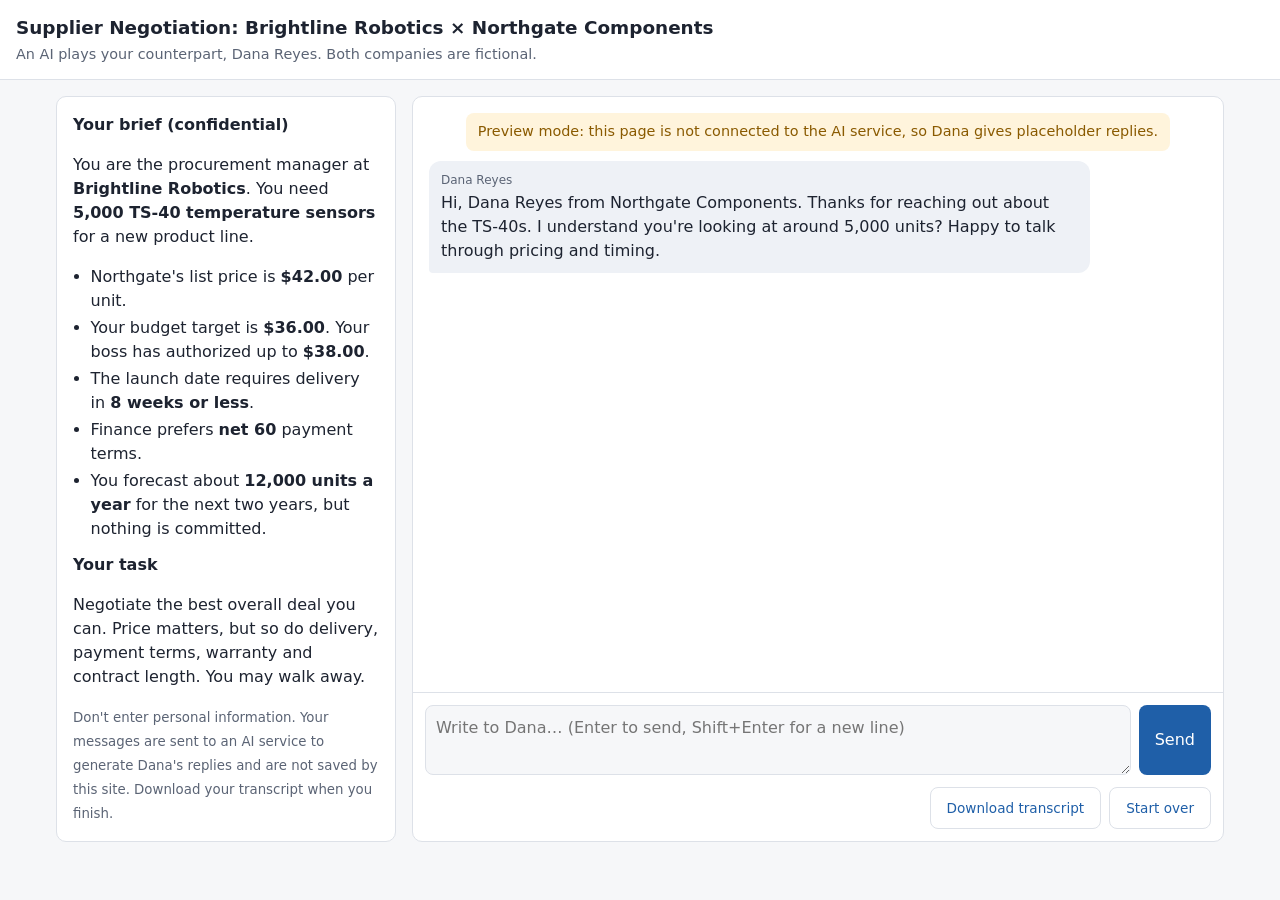
==== activities/negotiation-supplier/index.html @ 7270190d "Initial ABSEL AI experiential library WordPress plugin gated by Simple Membership (activity post typ" ====
<!doctype html>
<html lang="en">
<head>
<meta charset="utf-8">
<meta name="viewport" content="width=device-width, initial-scale=1">
<meta name="robots" content="noindex">
<title>Supplier Negotiation</title>
<style>
  :root {
    --bg: #f6f7f9; --panel: #fff; --ink: #1d2330; --muted: #5b6475; --line: #dde1e8;
    --accent: #1f5fa8; --accent-ink: #fff; --them: #eef1f6; --you: #dcebfb; --warn: #8a5a00; --warn-bg: #fff4dc;
  }
  @media (prefers-color-scheme: dark) {
    :root {
      --bg: #12151b; --panel: #1b1f27; --ink: #e6e9ef; --muted: #9aa3b2; --line: #2e3440;
      --accent: #5b9be0; --accent-ink: #0b1220; --them: #252b36; --you: #1f3550; --warn: #f0c36a; --warn-bg: #3a2f17;
    }
  }
  * { box-sizing: border-box; }
  body { margin: 0; background: var(--bg); color: var(--ink); font: 16px/1.5 system-ui, -apple-system, "Segoe UI", Roboto, sans-serif; }
  header { padding: 14px 16px; border-bottom: 1px solid var(--line); background: var(--panel); }
  header h1 { margin: 0; font-size: 1.15rem; }
  header p { margin: 2px 0 0; color: var(--muted); font-size: .9rem; }
  main { display: grid; grid-template-columns: minmax(0, 340px) minmax(0, 1fr); gap: 16px; max-width: 1200px; margin: 0 auto; padding: 16px; }
  @media (max-width: 820px) { main { grid-template-columns: minmax(0, 1fr); } }
  .card { background: var(--panel); border: 1px solid var(--line); border-radius: 10px; padding: 16px; }
  .brief h2 { margin: 0 0 8px; font-size: 1rem; }
  .brief ul { padding-left: 1.1em; margin: 6px 0 12px; }
  .brief li { margin: 3px 0; }
  .brief small { color: var(--muted); }
  .chat { display: flex; flex-direction: column; min-height: 70vh; padding: 0; }
  #log { flex: 1; overflow-y: auto; padding: 16px; display: flex; flex-direction: column; gap: 10px; }
  .msg { max-width: 85%; padding: 10px 12px; border-radius: 12px; white-space: pre-wrap; overflow-wrap: anywhere; }
  .msg.them { background: var(--them); align-self: flex-start; border-bottom-left-radius: 4px; }
  .msg.you { background: var(--you); align-self: flex-end; border-bottom-right-radius: 4px; }
  .msg .who { display: block; font-size: .75rem; color: var(--muted); margin-bottom: 2px; }
  .notice { align-self: center; text-align: center; font-size: .9rem; color: var(--warn); background: var(--warn-bg); padding: 8px 12px; border-radius: 8px; }
  form { display: flex; gap: 8px; padding: 12px; border-top: 1px solid var(--line); }
  textarea { flex: 1; resize: vertical; min-height: 48px; max-height: 200px; padding: 10px; font: inherit; color: var(--ink); background: var(--bg); border: 1px solid var(--line); border-radius: 8px; }
  button { font: inherit; border: 0; border-radius: 8px; padding: 10px 16px; cursor: pointer; background: var(--accent); color: var(--accent-ink); }
  button.secondary { background: transparent; color: var(--accent); border: 1px solid var(--line); }
  button:disabled { opacity: .55; cursor: default; }
  .tools { display: flex; gap: 8px; flex-wrap: wrap; justify-content: space-between; align-items: center; padding: 0 12px 12px; color: var(--muted); font-size: .85rem; }
  .tools div { display: flex; gap: 8px; }
</style>
</head>
<body>
<header>
  <h1>Supplier Negotiation: Brightline Robotics × Northgate Components</h1>
  <p>An AI plays your counterpart, Dana Reyes. Both companies are fictional.</p>
</header>

<main>
  <section class="card brief" aria-labelledby="brief-title">
    <h2 id="brief-title">Your brief (confidential)</h2>
    <p>You are the procurement manager at <strong>Brightline Robotics</strong>. You need <strong>5,000 TS-40 temperature sensors</strong> for a new product line.</p>
    <ul>
      <li>Northgate's list price is <strong>$42.00</strong> per unit.</li>
      <li>Your budget target is <strong>$36.00</strong>. Your boss has authorized up to <strong>$38.00</strong>.</li>
      <li>The launch date requires delivery in <strong>8 weeks or less</strong>.</li>
      <li>Finance prefers <strong>net 60</strong> payment terms.</li>
      <li>You forecast about <strong>12,000 units a year</strong> for the next two years, but nothing is committed.</li>
    </ul>
    <h2>Your task</h2>
    <p>Negotiate the best overall deal you can. Price matters, but so do delivery, payment terms, warranty and contract length. You may walk away.</p>
    <small>Don't enter personal information. Your messages are sent to an AI service to generate Dana's replies and are not saved by this site. Download your transcript when you finish.</small>
  </section>

  <section class="card chat" aria-label="Negotiation">
    <div id="log" aria-live="polite"></div>
    <form id="composer">
      <label for="input" class="sr-only" style="position:absolute;left:-9999px">Your message</label>
      <textarea id="input" placeholder="Write to Dana… (Enter to send, Shift+Enter for a new line)" required></textarea>
      <button id="send" type="submit">Send</button>
    </form>
    <div class="tools">
      <span id="status"></span>
      <div>
        <button class="secondary" id="download" type="button">Download transcript</button>
        <button class="secondary" id="restart" type="button">Start over</button>
      </div>
    </div>
  </section>
</main>

<script>
(function () {
  var config = window.ABSEL_AIL || null; // Injected by the WordPress plugin when served to a member or student link.
  var OPENING = "Hi, Dana Reyes from Northgate Components. Thanks for reaching out about the TS-40s. I understand you're looking at around 5,000 units? Happy to talk through pricing and timing.";
  var STORAGE_KEY = 'absel-negotiation-supplier';

  var log = document.getElementById('log');
  var input = document.getElementById('input');
  var send = document.getElementById('send');
  var status = document.getElementById('status');
  var form = document.getElementById('composer');

  // The API conversation must start with the user, so Dana's scripted opening is display-only.
  var messages = load();
  var finished = false;
  render();

  function load() {
    try { return JSON.parse(sessionStorage.getItem(STORAGE_KEY)) || []; } catch (e) { return []; }
  }
  function save() {
    try { sessionStorage.setItem(STORAGE_KEY, JSON.stringify(messages)); } catch (e) {}
  }

  function bubble(role, text) {
    var div = document.createElement('div');
    div.className = 'msg ' + (role === 'user' ? 'you' : 'them');
    var who = document.createElement('span');
    who.className = 'who';
    who.textContent = role === 'user' ? 'You' : 'Dana Reyes';
    div.appendChild(who);
    div.appendChild(document.createTextNode(text));
    log.appendChild(div);
  }
  function notice(text) {
    var div = document.createElement('div');
    div.className = 'notice';
    div.textContent = text;
    log.appendChild(div);
  }

  function render() {
    log.textContent = '';
    finished = false;
    if (!config) notice('Preview mode: this page is not connected to the AI service, so Dana gives placeholder replies.');
    bubble('assistant', OPENING);
    messages.forEach(function (m) {
      var shown = m.content.replace(/\n?\[(DEAL REACHED|NO DEAL)\]\s*$/, '');
      bubble(m.role, shown);
      if (m.role === 'assistant' && shown !== m.content) {
        finished = true;
        notice(/DEAL REACHED/.test(m.content) ? 'Deal reached. Download your transcript for the debrief.' : 'No deal. Download your transcript for the debrief.');
      }
    });
    setBusy(false);
    log.scrollTop = log.scrollHeight;
  }

  function setBusy(busy) {
    send.disabled = busy || finished;
    input.disabled = busy || finished;
    status.textContent = busy ? 'Dana is typing…' : status.dataset.remaining || '';
  }

  function ask() {
    if (!config) {
      return new Promise(function (resolve) {
        setTimeout(function () { resolve({ reply: "(Preview) That's an interesting point. Let me think about what we can do on our side." }); }, 600);
      });
    }
    var headers = { 'Content-Type': 'application/json' };
    if (config.restNonce) headers['X-WP-Nonce'] = config.restNonce;
    return fetch(config.endpoint, {
      method: 'POST',
      credentials: 'same-origin',
      headers: headers,
      body: JSON.stringify({ activity: config.activity, token: config.token, classPass: config.classPass, messages: messages })
    }).then(function (res) {
      return res.json().catch(function () { return {}; }).then(function (data) {
        if (!res.ok) throw new Error(data.message || 'Something went wrong (' + res.status + '). Try again.');
        return data;
      });
    });
  }

  form.addEventListener('submit', function (e) {
    e.preventDefault();
    var text = input.value.trim();
    if (!text || finished) return;
    messages.push({ role: 'user', content: text });
    input.value = '';
    render();
    setBusy(true);
    ask().then(function (data) {
      messages.push({ role: 'assistant', content: data.reply });
      if (typeof data.remaining === 'number' && data.remaining <= 20) {
        status.dataset.remaining = data.remaining + ' AI replies left today';
      }
      save();
      render();
    }).catch(function (err) {
      messages.pop(); // Let the student resend the same message.
      input.value = text;
      render();
      notice(err.message);
      log.scrollTop = log.scrollHeight;
    });
  });

  input.addEventListener('keydown', function (e) {
    if (e.key === 'Enter' && !e.shiftKey) {
      e.preventDefault();
      form.requestSubmit();
    }
  });

  document.getElementById('restart').addEventListener('click', function () {
    if (messages.length && !confirm('Start a new negotiation? The current conversation will be cleared.')) return;
    messages = [];
    save();
    render();
  });

  document.getElementById('download').addEventListener('click', function () {
    var lines = ['Supplier Negotiation transcript', new Date().toLocaleString(), '', 'Dana Reyes: ' + OPENING];
    messages.forEach(function (m) { lines.push('', (m.role === 'user' ? 'You: ' : 'Dana Reyes: ') + m.content); });
    var blob = new Blob([lines.join('\n')], { type: 'text/plain' });
    var a = document.createElement('a');
    a.href = URL.createObjectURL(blob);
    a.download = 'negotiation-transcript.txt';
    document.body.appendChild(a);
    a.click();
    a.remove();
    setTimeout(function () { URL.revokeObjectURL(a.href); }, 1000);
  });
})();
</script>
</body>
</html>
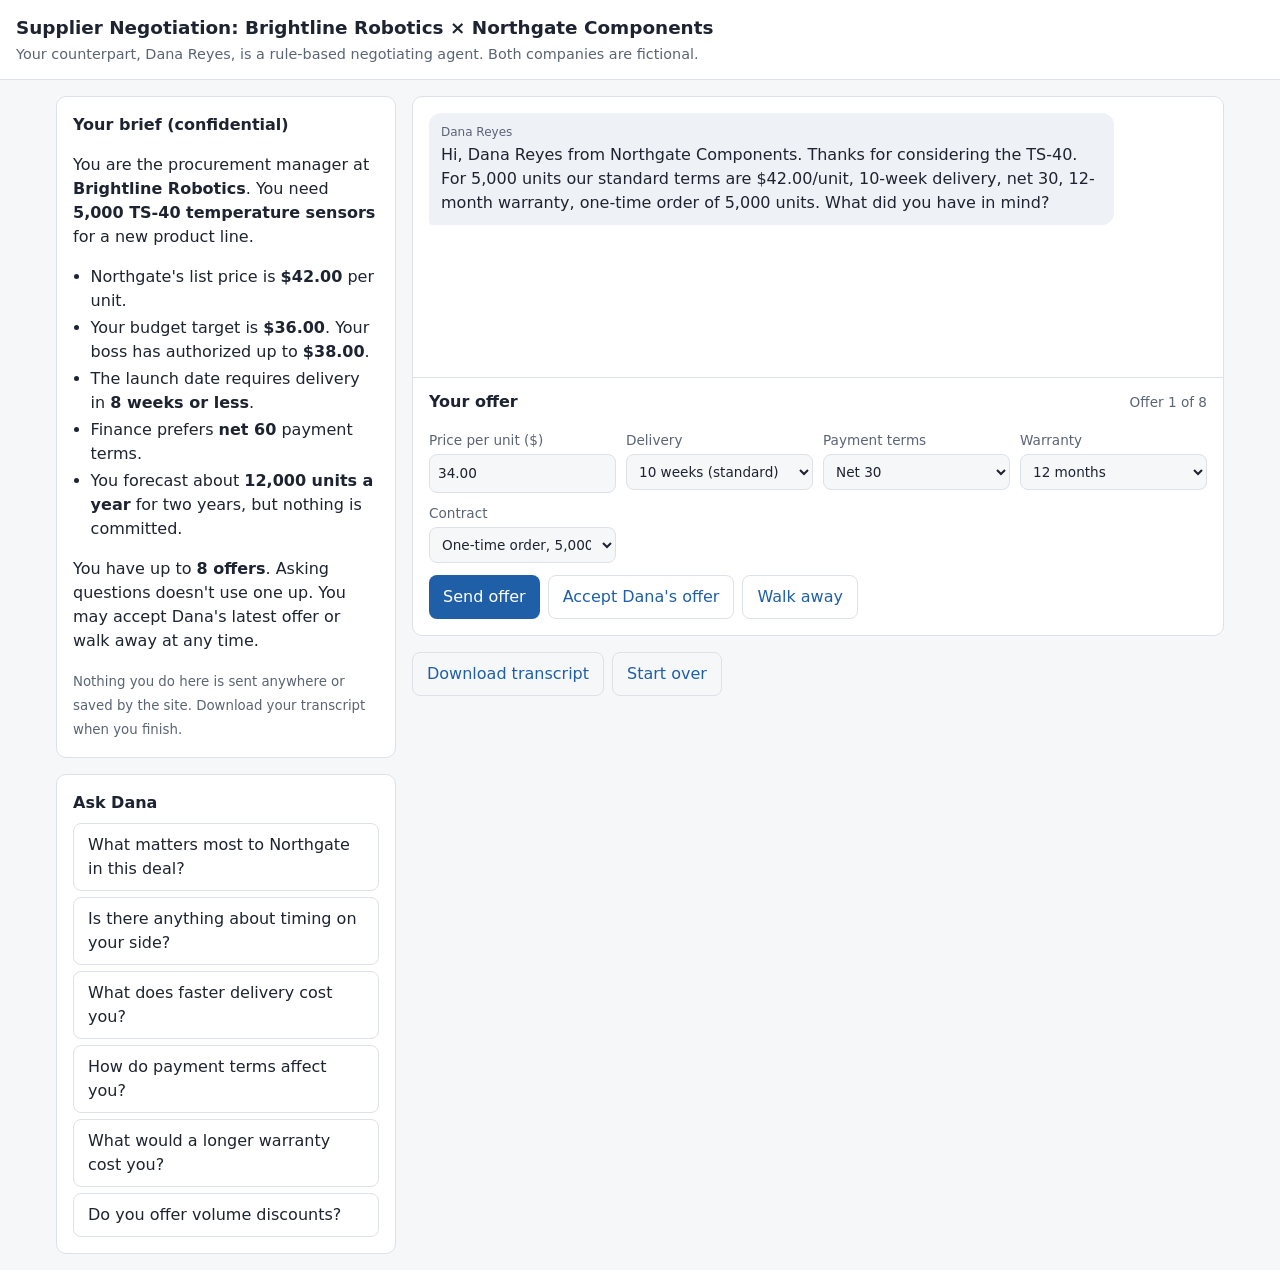
==== commit 007ef1ea: "Remove live AI; rebuild negotiation as a rule-based agent The plugin no longer calls an AI service: " ====
--- a/activities/negotiation-supplier/index.html
+++ b/activities/negotiation-supplier/index.html
@@ -8,12 +8,14 @@
 <style>
   :root {
     --bg: #f6f7f9; --panel: #fff; --ink: #1d2330; --muted: #5b6475; --line: #dde1e8;
-    --accent: #1f5fa8; --accent-ink: #fff; --them: #eef1f6; --you: #dcebfb; --warn: #8a5a00; --warn-bg: #fff4dc;
+    --accent: #1f5fa8; --accent-ink: #fff; --them: #eef1f6; --you: #dcebfb; --info: #eef7ee;
+    --warn: #8a5a00; --warn-bg: #fff4dc; --good: #1d6b35; --bad: #a12a2a;
   }
   @media (prefers-color-scheme: dark) {
     :root {
       --bg: #12151b; --panel: #1b1f27; --ink: #e6e9ef; --muted: #9aa3b2; --line: #2e3440;
-      --accent: #5b9be0; --accent-ink: #0b1220; --them: #252b36; --you: #1f3550; --warn: #f0c36a; --warn-bg: #3a2f17;
+      --accent: #5b9be0; --accent-ink: #0b1220; --them: #252b36; --you: #1f3550; --info: #1f3326;
+      --warn: #f0c36a; --warn-bg: #3a2f17; --good: #7fd59b; --bad: #f08a8a;
     }
   }
   * { box-sizing: border-box; }
@@ -24,191 +26,394 @@
   main { display: grid; grid-template-columns: minmax(0, 340px) minmax(0, 1fr); gap: 16px; max-width: 1200px; margin: 0 auto; padding: 16px; }
   @media (max-width: 820px) { main { grid-template-columns: minmax(0, 1fr); } }
   .card { background: var(--panel); border: 1px solid var(--line); border-radius: 10px; padding: 16px; }
-  .brief h2 { margin: 0 0 8px; font-size: 1rem; }
+  h2 { margin: 0 0 8px; font-size: 1rem; }
   .brief ul { padding-left: 1.1em; margin: 6px 0 12px; }
   .brief li { margin: 3px 0; }
   .brief small { color: var(--muted); }
-  .chat { display: flex; flex-direction: column; min-height: 70vh; padding: 0; }
-  #log { flex: 1; overflow-y: auto; padding: 16px; display: flex; flex-direction: column; gap: 10px; }
-  .msg { max-width: 85%; padding: 10px 12px; border-radius: 12px; white-space: pre-wrap; overflow-wrap: anywhere; }
-  .msg.them { background: var(--them); align-self: flex-start; border-bottom-left-radius: 4px; }
+  .side { display: flex; flex-direction: column; gap: 16px; min-width: 0; }
+  .chat { display: flex; flex-direction: column; padding: 0; min-height: 60vh; }
+  #log { flex: 1; overflow-y: auto; padding: 16px; display: flex; flex-direction: column; gap: 10px; max-height: 60vh; }
+  .msg { max-width: 88%; padding: 10px 12px; border-radius: 12px; overflow-wrap: anywhere; }
+  .msg .who { display: block; font-size: .75rem; color: var(--muted); margin-bottom: 2px; }
+  .msg.dana { background: var(--them); align-self: flex-start; border-bottom-left-radius: 4px; }
   .msg.you { background: var(--you); align-self: flex-end; border-bottom-right-radius: 4px; }
-  .msg .who { display: block; font-size: .75rem; color: var(--muted); margin-bottom: 2px; }
+  .msg.info { background: var(--info); align-self: flex-start; border-bottom-left-radius: 4px; }
   .notice { align-self: center; text-align: center; font-size: .9rem; color: var(--warn); background: var(--warn-bg); padding: 8px 12px; border-radius: 8px; }
-  form { display: flex; gap: 8px; padding: 12px; border-top: 1px solid var(--line); }
-  textarea { flex: 1; resize: vertical; min-height: 48px; max-height: 200px; padding: 10px; font: inherit; color: var(--ink); background: var(--bg); border: 1px solid var(--line); border-radius: 8px; }
-  button { font: inherit; border: 0; border-radius: 8px; padding: 10px 16px; cursor: pointer; background: var(--accent); color: var(--accent-ink); }
+  .offer { border-top: 1px solid var(--line); padding: 12px 16px 16px; }
+  .offer-head { display: flex; justify-content: space-between; align-items: baseline; gap: 8px; flex-wrap: wrap; }
+  .offer-head span { color: var(--muted); font-size: .85rem; }
+  .fields { display: grid; grid-template-columns: repeat(auto-fit, minmax(150px, 1fr)); gap: 10px; margin: 8px 0 12px; }
+  label.field { display: flex; flex-direction: column; gap: 4px; font-size: .85rem; color: var(--muted); }
+  input, select { font: inherit; color: var(--ink); background: var(--bg); border: 1px solid var(--line); border-radius: 8px; padding: 8px; min-width: 0; }
+  .actions { display: flex; gap: 8px; flex-wrap: wrap; }
+  button { font: inherit; border: 0; border-radius: 8px; padding: 9px 14px; cursor: pointer; background: var(--accent); color: var(--accent-ink); }
   button.secondary { background: transparent; color: var(--accent); border: 1px solid var(--line); }
-  button:disabled { opacity: .55; cursor: default; }
-  .tools { display: flex; gap: 8px; flex-wrap: wrap; justify-content: space-between; align-items: center; padding: 0 12px 12px; color: var(--muted); font-size: .85rem; }
-  .tools div { display: flex; gap: 8px; }
+  button:disabled { opacity: .5; cursor: default; }
+  .questions { display: flex; flex-direction: column; gap: 6px; }
+  .questions button { text-align: left; background: transparent; color: var(--ink); border: 1px solid var(--line); }
+  .questions button:not(:disabled):hover { border-color: var(--accent); }
+  .summary table { width: 100%; border-collapse: collapse; font-size: .92rem; }
+  .summary td { padding: 4px 0; border-bottom: 1px solid var(--line); vertical-align: top; }
+  .summary td:last-child { text-align: right; white-space: nowrap; padding-left: 8px; }
+  .summary .total td { font-weight: 600; border-bottom: 0; }
+  .flag { color: var(--bad); font-size: .9rem; margin: 6px 0 0; }
+  .ok { color: var(--good); }
+  .footer-tools { display: flex; gap: 8px; flex-wrap: wrap; }
+  [hidden] { display: none !important; }
 </style>
 </head>
 <body>
 <header>
   <h1>Supplier Negotiation: Brightline Robotics × Northgate Components</h1>
-  <p>An AI plays your counterpart, Dana Reyes. Both companies are fictional.</p>
+  <p>Your counterpart, Dana Reyes, is a rule-based negotiating agent. Both companies are fictional.</p>
 </header>
 
 <main>
-  <section class="card brief" aria-labelledby="brief-title">
-    <h2 id="brief-title">Your brief (confidential)</h2>
-    <p>You are the procurement manager at <strong>Brightline Robotics</strong>. You need <strong>5,000 TS-40 temperature sensors</strong> for a new product line.</p>
-    <ul>
-      <li>Northgate's list price is <strong>$42.00</strong> per unit.</li>
-      <li>Your budget target is <strong>$36.00</strong>. Your boss has authorized up to <strong>$38.00</strong>.</li>
-      <li>The launch date requires delivery in <strong>8 weeks or less</strong>.</li>
-      <li>Finance prefers <strong>net 60</strong> payment terms.</li>
-      <li>You forecast about <strong>12,000 units a year</strong> for the next two years, but nothing is committed.</li>
-    </ul>
-    <h2>Your task</h2>
-    <p>Negotiate the best overall deal you can. Price matters, but so do delivery, payment terms, warranty and contract length. You may walk away.</p>
-    <small>Don't enter personal information. Your messages are sent to an AI service to generate Dana's replies and are not saved by this site. Download your transcript when you finish.</small>
-  </section>
-
-  <section class="card chat" aria-label="Negotiation">
-    <div id="log" aria-live="polite"></div>
-    <form id="composer">
-      <label for="input" class="sr-only" style="position:absolute;left:-9999px">Your message</label>
-      <textarea id="input" placeholder="Write to Dana… (Enter to send, Shift+Enter for a new line)" required></textarea>
-      <button id="send" type="submit">Send</button>
-    </form>
-    <div class="tools">
-      <span id="status"></span>
-      <div>
-        <button class="secondary" id="download" type="button">Download transcript</button>
-        <button class="secondary" id="restart" type="button">Start over</button>
-      </div>
+  <div class="side">
+    <section class="card brief" aria-labelledby="brief-title">
+      <h2 id="brief-title">Your brief (confidential)</h2>
+      <p>You are the procurement manager at <strong>Brightline Robotics</strong>. You need <strong>5,000 TS-40 temperature sensors</strong> for a new product line.</p>
+      <ul>
+        <li>Northgate's list price is <strong>$42.00</strong> per unit.</li>
+        <li>Your budget target is <strong>$36.00</strong>. Your boss has authorized up to <strong>$38.00</strong>.</li>
+        <li>The launch date requires delivery in <strong>8 weeks or less</strong>.</li>
+        <li>Finance prefers <strong>net 60</strong> payment terms.</li>
+        <li>You forecast about <strong>12,000 units a year</strong> for two years, but nothing is committed.</li>
+      </ul>
+      <p>You have up to <strong>8 offers</strong>. Asking questions doesn't use one up. You may accept Dana's latest offer or walk away at any time.</p>
+      <small>Nothing you do here is sent anywhere or saved by the site. Download your transcript when you finish.</small>
+    </section>
+
+    <section class="card" aria-labelledby="q-title">
+      <h2 id="q-title">Ask Dana</h2>
+      <div class="questions" id="questions"></div>
+    </section>
+  </div>
+
+  <div class="side">
+    <section class="card chat" aria-label="Negotiation">
+      <div id="log" aria-live="polite"></div>
+
+      <form class="offer" id="offer-form">
+        <div class="offer-head">
+          <h2>Your offer</h2>
+          <span id="round"></span>
+        </div>
+        <div class="fields">
+          <label class="field">Price per unit ($)
+            <input id="price" type="number" min="20" max="50" step="0.05" value="34.00" required>
+          </label>
+          <label class="field">Delivery
+            <select id="delivery">
+              <option value="10">10 weeks (standard)</option>
+              <option value="7">7 weeks (rush)</option>
+            </select>
+          </label>
+          <label class="field">Payment terms
+            <select id="payment">
+              <option value="30">Net 30</option>
+              <option value="45">Net 45</option>
+              <option value="60">Net 60</option>
+            </select>
+          </label>
+          <label class="field">Warranty
+            <select id="warranty">
+              <option value="12">12 months</option>
+              <option value="24">24 months</option>
+            </select>
+          </label>
+          <label class="field">Contract
+            <select id="contract">
+              <option value="once">One-time order, 5,000 units</option>
+              <option value="2yr">2-year agreement, 10,000+/yr</option>
+            </select>
+          </label>
+        </div>
+        <div class="actions">
+          <button type="submit" id="send">Send offer</button>
+          <button type="button" class="secondary" id="accept">Accept Dana's offer</button>
+          <button type="button" class="secondary" id="walk">Walk away</button>
+        </div>
+      </form>
+    </section>
+
+    <section class="card summary" id="summary" hidden aria-labelledby="summary-title">
+      <h2 id="summary-title">Result</h2>
+      <div id="summary-body"></div>
+    </section>
+
+    <div class="footer-tools">
+      <button type="button" class="secondary" id="download">Download transcript</button>
+      <button type="button" class="secondary" id="restart">Start over</button>
     </div>
-  </section>
+  </div>
 </main>
 
 <script>
 (function () {
-  var config = window.ABSEL_AIL || null; // Injected by the WordPress plugin when served to a member or student link.
-  var OPENING = "Hi, Dana Reyes from Northgate Components. Thanks for reaching out about the TS-40s. I understand you're looking at around 5,000 units? Happy to talk through pricing and timing.";
-  var STORAGE_KEY = 'absel-negotiation-supplier';
-
-  var log = document.getElementById('log');
-  var input = document.getElementById('input');
-  var send = document.getElementById('send');
-  var status = document.getElementById('status');
-  var form = document.getElementById('composer');
-
-  // The API conversation must start with the user, so Dana's scripted opening is display-only.
-  var messages = load();
-  var finished = false;
-  render();
-
+  'use strict';
+
+  // ---- Dana's hidden model ---------------------------------------------------
+  // Dana values a package by its price minus what each term costs Northgate,
+  // plus what a long-term agreement is worth to her (all per unit).
+  var DANA = {
+    cost: { rush: 1.50, net45: 0.30, net60: 0.60, warranty24: 0.40 },
+    multiYearValue: 3.00,
+    openingAspiration: 41.00,
+    reservation: 34.75,
+    // Concessions shrink each round. She gives only 30% of a step when the
+    // buyer hasn't improved their own offer since last time.
+    steps: [1.00, 0.70, 0.50, 0.35, 0.25, 0.20, 0.15, 0.10],
+    reciprocity: 0.30,
+    timingDiscount: 0.50, // Revealing quota pressure makes her a little keener to close.
+    insultMargin: 4.00
+  };
+  var MAX_OFFERS = 8;
+  var OPENING = { price: 42.00, delivery: 10, payment: 30, warranty: 12, contract: 'once' };
+  var STORAGE_KEY = 'absel-negotiation-supplier-v2';
+
+  var QUESTIONS = [
+    { id: 'priorities', q: 'What matters most to Northgate in this deal?',
+      a: "Honestly? Predictable volume. A customer who commits for a couple of years is worth a lot more to us than a one-off order." },
+    { id: 'timing', q: 'Is there anything about timing on your side?',
+      a: "Between us, our quarter closes in three weeks and I'd like to get this signed before then. If we can move quickly, I'll be as flexible as I can." },
+    { id: 'rush', q: 'What does faster delivery cost you?',
+      a: "Rushing production to 7 weeks costs us about $1.50 a unit in overtime and expedited materials." },
+    { id: 'payment', q: 'How do payment terms affect you?',
+      a: "Every extra 15 days of terms costs us roughly 30 cents a unit in financing, so net 60 is about 60 cents a unit." },
+    { id: 'warranty', q: 'What would a longer warranty cost you?',
+      a: "Our TS-40 failure rate is low. A 24-month warranty costs us about 40 cents a unit in expected claims." },
+    { id: 'volume', q: 'Do you offer volume discounts?',
+      a: "5,000 units is already priced as a volume order. A multi-year commitment, though, is a different conversation." }
+  ];
+
+  function danaValue(o) {
+    var v = o.price;
+    if (o.delivery === 7) v -= DANA.cost.rush;
+    if (o.payment === 45) v -= DANA.cost.net45;
+    if (o.payment === 60) v -= DANA.cost.net60;
+    if (o.warranty === 24) v -= DANA.cost.warranty24;
+    if (o.contract === '2yr') v += DANA.multiYearValue;
+    return v;
+  }
+
+  // The price that makes a package worth `target` to Dana, rounded up to 5 cents.
+  function priceFor(terms, target) {
+    var nonPrice = danaValue(Object.assign({}, terms, { price: 0 }));
+    return Math.ceil((target - nonPrice) * 20 - 1e-9) / 20;
+  }
+
+  // ---- Brightline's scoring (shown at the end, for class comparison) ---------
+  function brightlineScore(o) {
+    var rows = [];
+    rows.push(['Price ' + money(o.price) + ' (10 points per $1 under list)', Math.max(0, (42 - o.price) * 10)]);
+    rows.push([o.delivery === 7 ? 'Delivery in 7 weeks: meets the launch' : 'Delivery in 10 weeks: misses the launch', o.delivery === 7 ? 20 : -20]);
+    rows.push(['Payment net ' + o.payment, { 30: 0, 45: 4, 60: 8 }[o.payment]]);
+    rows.push(['Warranty ' + o.warranty + ' months', o.warranty === 24 ? 4 : 0]);
+    rows.push([o.contract === '2yr' ? 'Two-year supply agreement' : 'One-time order', o.contract === '2yr' ? 3 : 0]);
+    var total = rows.reduce(function (s, r) { return s + r[1]; }, 0);
+    return { rows: rows, total: Math.round(total * 10) / 10 };
+  }
+
+  // ---- State -------------------------------------------------------------------
+  var state = load() || fresh();
+
+  function fresh() {
+    return {
+      aspiration: DANA.openingAspiration,
+      lastBuyerValue: null,
+      offers: 0,
+      asked: {},
+      hinted: false,
+      danaOffer: OPENING,
+      log: [{ who: 'dana', text: "Hi, Dana Reyes from Northgate Components. Thanks for considering the TS-40. For 5,000 units our standard terms are " + describe(OPENING) + ". What did you have in mind?" }],
+      outcome: null
+    };
+  }
   function load() {
-    try { return JSON.parse(sessionStorage.getItem(STORAGE_KEY)) || []; } catch (e) { return []; }
+    try { return JSON.parse(sessionStorage.getItem(STORAGE_KEY)); } catch (e) { return null; }
   }
   function save() {
-    try { sessionStorage.setItem(STORAGE_KEY, JSON.stringify(messages)); } catch (e) {}
-  }
-
-  function bubble(role, text) {
-    var div = document.createElement('div');
-    div.className = 'msg ' + (role === 'user' ? 'you' : 'them');
-    var who = document.createElement('span');
-    who.className = 'who';
-    who.textContent = role === 'user' ? 'You' : 'Dana Reyes';
-    div.appendChild(who);
-    div.appendChild(document.createTextNode(text));
-    log.appendChild(div);
-  }
-  function notice(text) {
-    var div = document.createElement('div');
-    div.className = 'notice';
-    div.textContent = text;
-    log.appendChild(div);
-  }
+    try { sessionStorage.setItem(STORAGE_KEY, JSON.stringify(state)); } catch (e) {}
+  }
+
+  // ---- Negotiation rules -------------------------------------------------------
+  function makeOffer(offer) {
+    state.offers += 1;
+    state.log.push({ who: 'you', text: 'Offer ' + state.offers + ': ' + describe(offer) + '.' });
+    var v = danaValue(offer);
+
+    if (v >= state.aspiration) return closeDeal(offer, pick(["That works for us.", "I can do that.", "Let's do it."]));
+
+    var reply;
+    if (v < DANA.reservation - DANA.insultMargin) {
+      reply = "That's below what these cost us to make. I can't work from that number. ";
+    } else {
+      var improved = state.lastBuyerValue === null || v > state.lastBuyerValue + 0.005;
+      var step = DANA.steps[Math.min(state.offers - 1, DANA.steps.length - 1)] * (improved ? 1 : DANA.reciprocity);
+      state.aspiration = Math.max(DANA.reservation, state.aspiration - step);
+      if (v >= state.aspiration) {
+        state.lastBuyerValue = v;
+        return closeDeal(offer, "You're close enough. Let's shake on it.");
+      }
+      reply = improved
+        ? pick(["I appreciate the movement, but I can't get there. ", "We're getting closer. ", "I can't do that, but let me meet you partway. "])
+        : "I've moved, and I need to see some movement from your side too. ";
+    }
+    state.lastBuyerValue = Math.max(v, state.lastBuyerValue === null ? v : state.lastBuyerValue);
+
+    var counter = Object.assign({}, offer, { price: Math.max(priceFor(offer, state.aspiration), 0) });
+    state.danaOffer = counter;
+    reply += 'On those terms I could do ' + money(counter.price) + ' per unit.';
+
+    if (!state.hinted && state.offers >= 3 && offer.contract !== '2yr' && !state.asked.priorities && !state.asked.volume) {
+      state.hinted = true;
+      reply += " If you could commit beyond this one order, I'd have a lot more room on price.";
+    }
+    if (state.offers >= MAX_OFFERS) {
+      reply += " I've gone as far as I can. That's my best and final offer.";
+    }
+    state.log.push({ who: 'dana', text: reply });
+  }
+
+  function ask(question) {
+    if (state.asked[question.id]) return;
+    state.asked[question.id] = true;
+    state.log.push({ who: 'you', text: question.q });
+    state.log.push({ who: 'info', text: question.a });
+    if (question.id === 'timing') {
+      state.aspiration = Math.max(DANA.reservation, state.aspiration - DANA.timingDiscount);
+    }
+  }
+
+  function closeDeal(deal, line) {
+    state.log.push({ who: 'dana', text: line + ' To confirm: ' + describe(deal) + '.' });
+    state.outcome = { type: 'deal', deal: deal };
+  }
+
+  function walkAway() {
+    state.log.push({ who: 'you', text: "I don't think we can make this work. Thanks for your time." });
+    state.log.push({ who: 'dana', text: "Understood. If anything changes on your side, you know where to find me." });
+    state.outcome = { type: 'none' };
+  }
+
+  // ---- Rendering -----------------------------------------------------------------
+  var $ = function (id) { return document.getElementById(id); };
+  var form = $('offer-form');
 
   function render() {
+    var log = $('log');
     log.textContent = '';
-    finished = false;
-    if (!config) notice('Preview mode: this page is not connected to the AI service, so Dana gives placeholder replies.');
-    bubble('assistant', OPENING);
-    messages.forEach(function (m) {
-      var shown = m.content.replace(/\n?\[(DEAL REACHED|NO DEAL)\]\s*$/, '');
-      bubble(m.role, shown);
-      if (m.role === 'assistant' && shown !== m.content) {
-        finished = true;
-        notice(/DEAL REACHED/.test(m.content) ? 'Deal reached. Download your transcript for the debrief.' : 'No deal. Download your transcript for the debrief.');
-      }
+    state.log.forEach(function (entry) {
+      var div = document.createElement('div');
+      div.className = 'msg ' + entry.who;
+      var who = document.createElement('span');
+      who.className = 'who';
+      who.textContent = entry.who === 'you' ? 'You' : 'Dana Reyes';
+      div.appendChild(who);
+      div.appendChild(document.createTextNode(entry.text));
+      log.appendChild(div);
     });
-    setBusy(false);
+    if (state.outcome) {
+      var n = document.createElement('div');
+      n.className = 'notice';
+      n.textContent = state.outcome.type === 'deal' ? 'Deal reached. See your result below.' : 'No deal. See your result below.';
+      log.appendChild(n);
+    }
     log.scrollTop = log.scrollHeight;
-  }
-
-  function setBusy(busy) {
-    send.disabled = busy || finished;
-    input.disabled = busy || finished;
-    status.textContent = busy ? 'Dana is typing…' : status.dataset.remaining || '';
-  }
-
-  function ask() {
-    if (!config) {
-      return new Promise(function (resolve) {
-        setTimeout(function () { resolve({ reply: "(Preview) That's an interesting point. Let me think about what we can do on our side." }); }, 600);
-      });
-    }
-    var headers = { 'Content-Type': 'application/json' };
-    if (config.restNonce) headers['X-WP-Nonce'] = config.restNonce;
-    return fetch(config.endpoint, {
-      method: 'POST',
-      credentials: 'same-origin',
-      headers: headers,
-      body: JSON.stringify({ activity: config.activity, token: config.token, classPass: config.classPass, messages: messages })
-    }).then(function (res) {
-      return res.json().catch(function () { return {}; }).then(function (data) {
-        if (!res.ok) throw new Error(data.message || 'Something went wrong (' + res.status + '). Try again.');
-        return data;
-      });
+
+    var done = !!state.outcome;
+    var outOfOffers = state.offers >= MAX_OFFERS;
+    $('round').textContent = done ? '' : (outOfOffers ? 'No offers left: accept or walk away' : 'Offer ' + (state.offers + 1) + ' of ' + MAX_OFFERS);
+    Array.prototype.forEach.call(form.elements, function (el) { el.disabled = done; });
+    $('send').disabled = done || outOfOffers;
+
+    var qs = $('questions');
+    qs.textContent = '';
+    QUESTIONS.forEach(function (question) {
+      var b = document.createElement('button');
+      b.type = 'button';
+      b.textContent = question.q;
+      b.disabled = done || !!state.asked[question.id];
+      b.addEventListener('click', function () { ask(question); save(); render(); });
+      qs.appendChild(b);
     });
-  }
-
+
+    renderSummary();
+  }
+
+  function renderSummary() {
+    var box = $('summary');
+    box.hidden = !state.outcome;
+    if (!state.outcome) return;
+    var body = $('summary-body');
+    if (state.outcome.type !== 'deal') {
+      body.innerHTML = '<p>No agreement after ' + state.offers + ' offer(s). Brightline must find another supplier, and the launch is at risk.</p>';
+      return;
+    }
+    var deal = state.outcome.deal;
+    var score = brightlineScore(deal);
+    var html = '<p><strong>Terms:</strong> ' + escapeHtml(describe(deal)) + '.</p><table>';
+    score.rows.forEach(function (r) { html += '<tr><td>' + escapeHtml(r[0]) + '</td><td>' + fmtPoints(r[1]) + '</td></tr>'; });
+    html += '<tr class="total"><td>Brightline score</td><td>' + score.total + '</td></tr></table>';
+    html += deal.price > 38
+      ? '<p class="flag">The price is above your $38.00 authorization. You would need your boss to sign off.</p>'
+      : '<p class="ok">Within your $38.00 authorization' + (deal.price <= 36 ? ', and at or under your $36.00 target.' : '.') + '</p>';
+    html += '<p><small>' + state.offers + ' offer(s) made, ' + Object.keys(state.asked).length + ' of ' + QUESTIONS.length + ' questions asked. Your instructor will compare results in the debrief.</small></p>';
+    body.innerHTML = html;
+  }
+
+  // ---- Events ---------------------------------------------------------------------
   form.addEventListener('submit', function (e) {
     e.preventDefault();
-    var text = input.value.trim();
-    if (!text || finished) return;
-    messages.push({ role: 'user', content: text });
-    input.value = '';
-    render();
-    setBusy(true);
-    ask().then(function (data) {
-      messages.push({ role: 'assistant', content: data.reply });
-      if (typeof data.remaining === 'number' && data.remaining <= 20) {
-        status.dataset.remaining = data.remaining + ' AI replies left today';
-      }
-      save();
-      render();
-    }).catch(function (err) {
-      messages.pop(); // Let the student resend the same message.
-      input.value = text;
-      render();
-      notice(err.message);
-      log.scrollTop = log.scrollHeight;
+    if (state.outcome || state.offers >= MAX_OFFERS) return;
+    var price = Math.round(parseFloat($('price').value) * 100) / 100;
+    if (!isFinite(price) || price <= 0) return;
+    makeOffer({
+      price: price,
+      delivery: parseInt($('delivery').value, 10),
+      payment: parseInt($('payment').value, 10),
+      warranty: parseInt($('warranty').value, 10),
+      contract: $('contract').value
     });
-  });
-
-  input.addEventListener('keydown', function (e) {
-    if (e.key === 'Enter' && !e.shiftKey) {
-      e.preventDefault();
-      form.requestSubmit();
-    }
-  });
-
-  document.getElementById('restart').addEventListener('click', function () {
-    if (messages.length && !confirm('Start a new negotiation? The current conversation will be cleared.')) return;
-    messages = [];
     save();
     render();
   });
 
-  document.getElementById('download').addEventListener('click', function () {
-    var lines = ['Supplier Negotiation transcript', new Date().toLocaleString(), '', 'Dana Reyes: ' + OPENING];
-    messages.forEach(function (m) { lines.push('', (m.role === 'user' ? 'You: ' : 'Dana Reyes: ') + m.content); });
+  $('accept').addEventListener('click', function () {
+    if (state.outcome) return;
+    state.log.push({ who: 'you', text: 'I accept your offer: ' + describe(state.danaOffer) + '.' });
+    closeDeal(state.danaOffer, 'Great, glad we could work it out.');
+    save();
+    render();
+  });
+
+  $('walk').addEventListener('click', function () {
+    if (state.outcome || !confirm('Walk away without a deal?')) return;
+    walkAway();
+    save();
+    render();
+  });
+
+  $('restart').addEventListener('click', function () {
+    if (state.log.length > 1 && !confirm('Start a new negotiation? This one will be cleared.')) return;
+    state = fresh();
+    save();
+    render();
+  });
+
+  $('download').addEventListener('click', function () {
+    var lines = ['Supplier Negotiation transcript', new Date().toLocaleString(), ''];
+    state.log.forEach(function (e) { lines.push((e.who === 'you' ? 'You: ' : 'Dana Reyes: ') + e.text, ''); });
+    if (state.outcome && state.outcome.type === 'deal') {
+      var s = brightlineScore(state.outcome.deal);
+      lines.push('RESULT: ' + describe(state.outcome.deal));
+      s.rows.forEach(function (r) { lines.push('  ' + r[0] + ': ' + fmtPoints(r[1])); });
+      lines.push('  Brightline score: ' + s.total);
+    } else if (state.outcome) {
+      lines.push('RESULT: No deal');
+    }
+    lines.push('Offers made: ' + state.offers + '; questions asked: ' + Object.keys(state.asked).length);
     var blob = new Blob([lines.join('\n')], { type: 'text/plain' });
     var a = document.createElement('a');
     a.href = URL.createObjectURL(blob);
@@ -218,6 +423,21 @@
     a.remove();
     setTimeout(function () { URL.revokeObjectURL(a.href); }, 1000);
   });
+
+  // ---- Helpers ----------------------------------------------------------------------
+  function describe(o) {
+    return money(o.price) + '/unit, ' + o.delivery + '-week delivery, net ' + o.payment + ', ' + o.warranty + '-month warranty, ' +
+      (o.contract === '2yr' ? 'two-year agreement (10,000+ units a year)' : 'one-time order of 5,000 units');
+  }
+  function money(n) { return '$' + n.toFixed(2); }
+  function fmtPoints(n) { return (n > 0 ? '+' : '') + (Math.round(n * 10) / 10); }
+  function pick(list) { return list[Math.floor(Math.random() * list.length)]; }
+  function escapeHtml(s) { return String(s).replace(/[&<>"']/g, function (c) { return { '&': '&amp;', '<': '&lt;', '>': '&gt;', '"': '&quot;', "'": '&#39;' }[c]; }); }
+
+  // Exposed for automated checks of the negotiation rules.
+  window.__negotiation = { DANA: DANA, danaValue: danaValue, priceFor: priceFor, brightlineScore: brightlineScore };
+
+  render();
 })();
 </script>
 </body>
